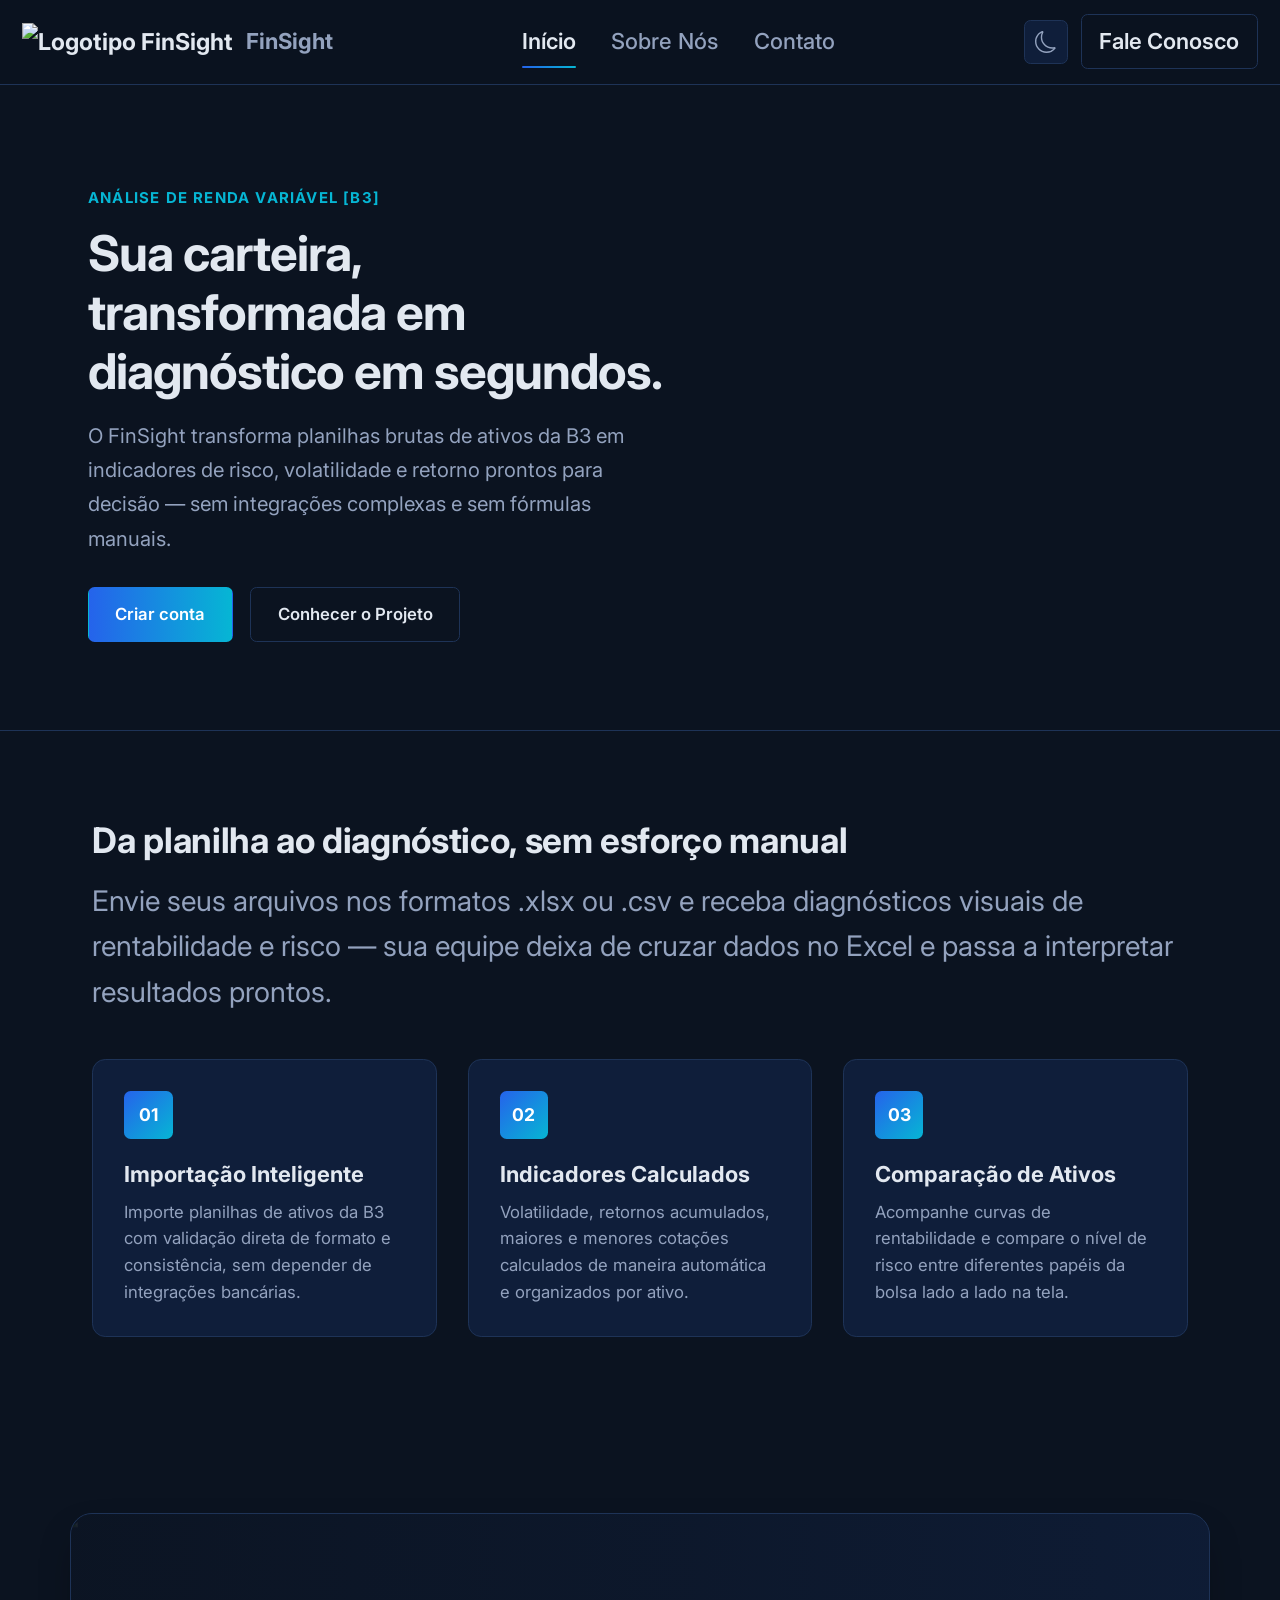
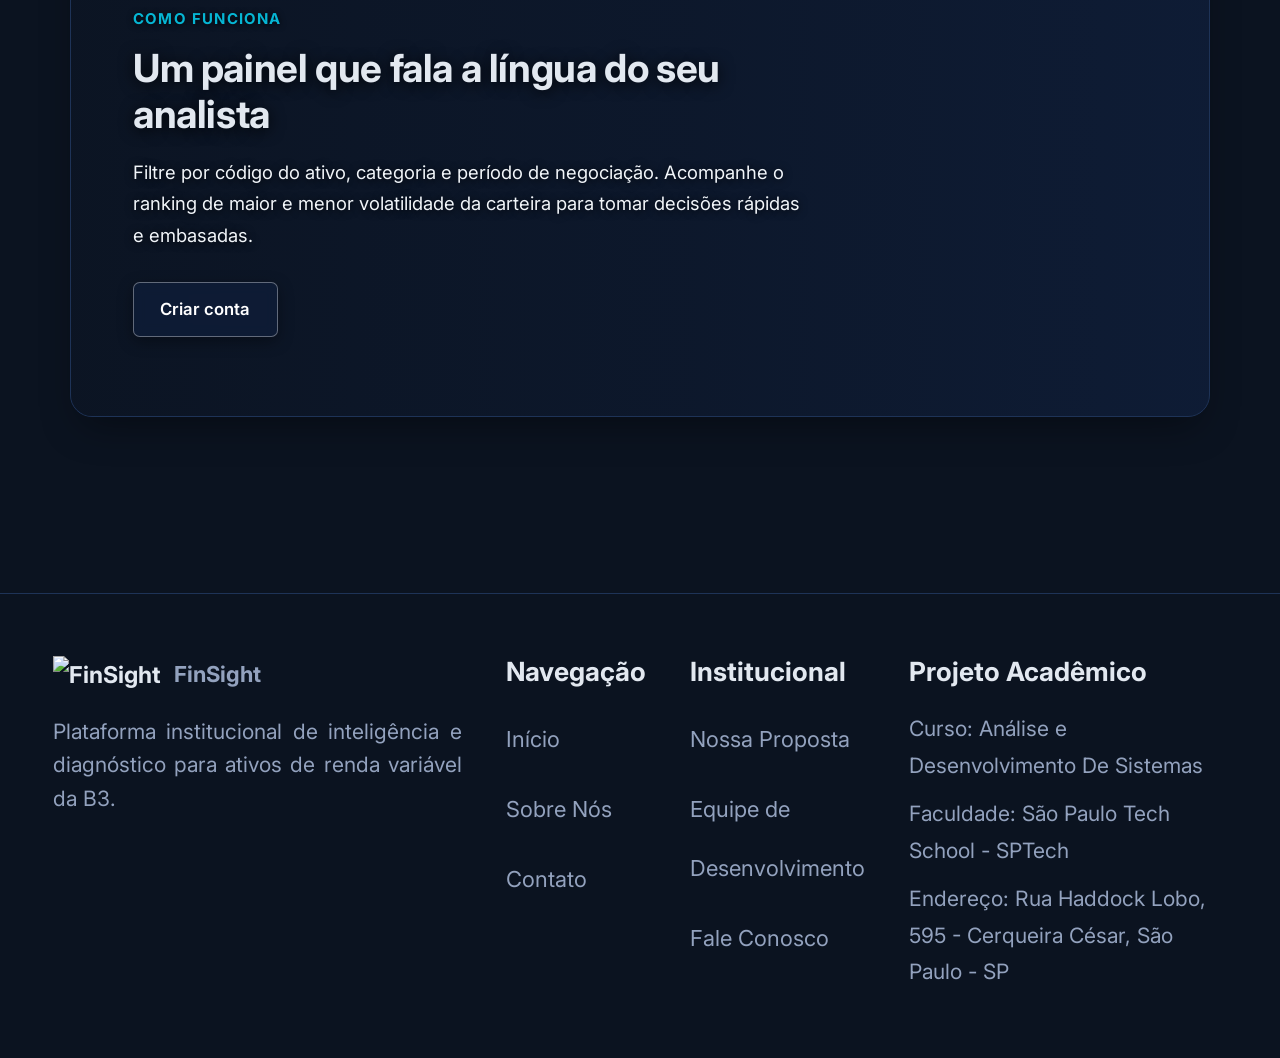
==== public/index.html @ 0722e9bf "corrigindo rotas, src em arquivos e o app.js para executar corretamente" ====
<!DOCTYPE html>
<html lang="pt-BR">

<head>
  <meta charset="UTF-8">
  <title>FinSight | Início</title>
    <link rel="shortcut icon" href="./assets/ico/logo-transparente.png" type="image/x-icon">
  <link rel="stylesheet" href="./css/style-geral.css">
  <link rel="stylesheet" href="./css/inicio.css">
  <script src="./js/tema.js"></script>
</head>

<body>

  <header class="cabecalho">
    <div class="conteiner cabecalho-conteudo">

      <a href="./index.html" class="marca">
        <img src="../assets/ico/logo-transparente.png" alt="Logotipo FinSight">
        <span>FinSight</span>
      </a>

      <nav class="menu-navegacao">
        <a href="./index.html" class="link-navegacao ativo">Início</a>
        <a href="./html/sobre.html" class="link-navegacao">Sobre Nós</a>
        <a href="./html/contato.html" class="link-navegacao">Contato</a>
      </nav>

      <div class="acoes-cabecalho">
        <button type="button" id="btn-tema" class="btn-tema" title="Alternar tema claro/escuro"
          aria-label="Alternar tema claro e escuro">
          <svg class="icone-sol bi bi-sun" xmlns="http://www.w3.org/2000/svg" viewBox="0 0 16 16" fill="currentColor">
            <path
              d="M8 11a3 3 0 1 1 0-6 3 3 0 0 1 0 6m0 1a4 4 0 1 0 0-8 4 4 0 0 0 0 8M8 0a.5.5 0 0 1 .5.5v2a.5.5 0 0 1-1 0v-2A.5.5 0 0 1 8 0m0 13a.5.5 0 0 1 .5.5v2a.5.5 0 0 1-1 0v-2A.5.5 0 0 1 8 13m8-5a.5.5 0 0 1-.5.5h-2a.5.5 0 0 1 0-1h2a.5.5 0 0 1 .5.5M3 8a.5.5 0 0 1-.5.5h-2a.5.5 0 0 1 0-1h2A.5.5 0 0 1 3 8m10.657-5.657a.5.5 0 0 1 0 .707l-1.414 1.415a.5.5 0 1 1-.707-.708l1.414-1.414a.5.5 0 0 1 .707 0m-9.193 9.193a.5.5 0 0 1 0 .707L3.05 13.657a.5.5 0 0 1-.707-.707l1.414-1.414a.5.5 0 0 1 .707 0m9.193 2.121a.5.5 0 0 1-.707 0l-1.414-1.414a.5.5 0 0 1 .707-.707l1.414 1.414a.5.5 0 0 1 0 .707M4.464 4.465a.5.5 0 0 1-.707 0L2.343 3.05a.5.5 0 1 1 .707-.707l1.414 1.414a.5.5 0 0 1 0 .708" />
          </svg>

          <svg class="icone-lua bi bi-moon" xmlns="http://www.w3.org/2000/svg" viewBox="0 0 16 16" fill="currentColor">
            <path
              d="M6 .278a.77.77 0 0 1 .08.858 7.2 7.2 0 0 0-.878 3.46c0 4.021 3.278 7.277 7.318 7.277q.792-.001 1.533-.16a.79.79 0 0 1 .81.316.73.73 0 0 1-.031.893A8.35 8.35 0 0 1 8.344 16C3.734 16 0 12.286 0 7.71 0 4.266 2.114 1.312 5.124.06A.75.75 0 0 1 6 .278M4.858 1.311A7.27 7.27 0 0 0 1.025 7.71c0 4.02 3.279 7.276 7.319 7.276a7.32 7.32 0 0 0 5.205-2.162q-.506.063-1.029.063c-4.61 0-8.343-3.714-8.343-8.29 0-1.167.242-2.278.681-3.286" />
          </svg>
        </button>

        <a href="./html/contato.html" class="btn btn-vazado btn-pequeno">Fale Conosco</a>
      </div>

    </div>
  </header>

  <main>

    <section class="secao secao-destaque">

      <div class="video-fundo-conteiner" aria-hidden="true">
        <video class="video-fundo" autoplay muted loop playsinline preload="auto">
          <source src="../assets/pagina-inicial/video-secao-destaque.mp4" type="video/mp4">
        </video>
        <div class="video-overlay"></div>
      </div>

      <div class="conteiner grade-destaque">

        <div>
          <span class="subtitulo-destaque">Análise de Renda Variável [B3]</span>
          <h1>Sua carteira, transformada em diagnóstico em segundos.</h1>
          <p class="texto-destaque">
            O FinSight transforma planilhas brutas de ativos da B3 em indicadores de risco, volatilidade e retorno
            prontos para decisão — sem integrações complexas e sem fórmulas manuais.
          </p>
          <div class="acoes-destaque">
            <a href="./html/cadastro.html" class="btn btn-primario">Criar conta</a>
            <a href="./html/sobre.html" class="btn btn-vazado">Conhecer o Projeto</a>
          </div>
        </div>

      </div>
    </section>

    <hr class="linha-divisoria">

    <section class="secao">
      <div class="conteiner">

        <div class="cabecalho-secao">
          <h2>Da planilha ao diagnóstico, sem esforço manual</h2>
          <p>
            Envie seus arquivos nos formatos .xlsx ou .csv e receba diagnósticos visuais de rentabilidade e risco — sua
            equipe deixa de cruzar dados no Excel e passa a interpretar resultados prontos.
          </p>
        </div>

        <div class="grade-tres-colunas">

          <div class="cartao">
            <div class="icone-cartao">01</div>
            <h3>Importação Inteligente</h3>
            <p>Importe planilhas de ativos da B3 com validação direta de formato e consistência, sem depender de
              integrações bancárias.</p>
          </div>

          <div class="cartao">
            <div class="icone-cartao">02</div>
            <h3>Indicadores Calculados</h3>
            <p>Volatilidade, retornos acumulados, maiores e menores cotações calculados de maneira automática e
              organizados por ativo.</p>
          </div>

          <div class="cartao">
            <div class="icone-cartao">03</div>
            <h3>Comparação de Ativos</h3>
            <p>Acompanhe curvas de rentabilidade e compare o nível de risco entre diferentes papéis da bolsa lado a lado
              na tela.</p>
          </div>

        </div>

      </div>
    </section>

    <section class="secao">
      <div class="conteiner secao-previa-dashboard">

        <div class="fundo-previa-conteiner" aria-hidden="true">
          <img src="../assets/pagina-inicial/reuniao-inicial.jpg" class="fundo-previa-img">
          <div class="fundo-previa-overlay"></div>
        </div>

        <div class="conteudo-previa-dashboard">
          <span class="subtitulo-destaque">Como Funciona</span>
          <h2>Um painel que fala a língua do seu analista</h2>
          <p>
            Filtre por código do ativo, categoria e período de negociação. Acompanhe o ranking de maior e menor
            volatilidade da carteira para tomar decisões rápidas e embasadas.
          </p>
          <a href="./html/cadastro.html" class="btn btn-vazado">Criar conta</a>
        </div>

      </div>
    </section>

  </main>

  <footer class="rodape">
    <div class="conteiner">

      <div class="grade-rodape">

        <div class="coluna-rodape">
          <div class="marca">
            <img src="../assets/ico/logo-transparente.png" alt="FinSight">
            <span>FinSight</span>
          </div>
          <p>
            Plataforma institucional de inteligência e diagnóstico para ativos de renda variável da B3.
          </p>
        </div>

        <div class="coluna-rodape">
          <h4>Navegação</h4>
          <ul>
            <li><a href="./index.html">Início</a></li>
            <li><a href="./html/sobre.html">Sobre Nós</a></li>
            <li><a href="./html/contato.html">Contato</a></li>
          </ul>
        </div>

        <div class="coluna-rodape">
          <h4>Institucional</h4>
          <ul>
            <li><a href="./html/sobre.html">Nossa Proposta</a></li>
            <li><a href="./html/sobre.html">Equipe de Desenvolvimento</a></li>
            <li><a href="./html/contato.html">Fale Conosco</a></li>
          </ul>
        </div>

        <div class="coluna-rodape">
          <h4>Projeto Acadêmico</h4>
          <ul>
            <li><span>Curso: Análise e Desenvolvimento De Sistemas</span></li>
            <li><span>Faculdade: São Paulo Tech School - SPTech</span></li>
            <li><span>Endereço: Rua Haddock Lobo, 595 - Cerqueira César, São Paulo - SP </span></li>
          </ul>
        </div>

      </div>

    </div>
  </footer>

</body>

</html>
---- public/css/style-geral.css ----
@import url('https://fonts.googleapis.com/css2?family=Inter:wght@400;500;600;700&display=swap');

/* TEMAS (CORES) */

:root,
[data-tema="escuro"] {
  /* fundos e superfícies */
  --fundo-principal: #0B1320;
  --fundo-cartao: #0F1E3A;
  --fundo-campo: #132646;
  --fundo-cabecalho: rgba(11, 19, 32, 0.92);

  --cor-borda: #1E3357;

  --cor-primaria: #2563EB;
  --cor-secundaria: #06B6D4;
  --cor-sucesso: #10B981;
  --cor-perigo: #EF4444;
  --cor-alerta: #F59E0B;

  --texto-principal: #E2E8F0;
  --texto-secundario: #93A2BE;
  --texto-suave: #5E6E8C;
}

[data-tema="claro"] {
  --fundo-principal: #F4F6FB;
  --fundo-cartao: #FFFFFF;
  --fundo-campo: #EEF2FA;
  --fundo-cabecalho: rgba(244, 246, 251, 0.92);

  --cor-borda: #DDE3F0;

  --cor-primaria: #2563EB;
  --cor-secundaria: #0891B2;
  --cor-sucesso: #059669;
  --cor-perigo: #DC2626;
  --cor-alerta: #B45309;

  --texto-principal: #101828;
  --texto-secundario: #475569;
  --texto-suave: #8291AC;
}

:root {
  --fonte-principal: 'Segoe UI', system-ui, -apple-system, sans-serif;

  --arredondamento-pequeno: 0.375rem;
  --arredondamento-medio: 0.75rem;
  --arredondamento-grande: 1.25rem;
  --transicao-suave: all 0.25s ease;
}


/* RESET E BASE */

* {
  box-sizing: border-box;
  margin: 0;
  padding: 0;
  font-size: 1.1em;
}

body {
  background-color: var(--fundo-principal);
  color: var(--texto-principal);
  font-family: 'Inter', var(--fonte-principal);
  font-size: 1rem;
  line-height: 1.6;
  transition: var(--transicao-suave);
}

a {
  color: inherit;
  text-decoration: none;
  transition: var(--transicao-suave);
}

img {
  display: block;
  max-width: 100%;
}


/* ESTRUTURA / CONTAINERS */

.conteiner {
  width: 100%;
  margin: 0 auto;
  padding: 0 1.25rem;
}

.secao {
  padding: 5rem 4rem;
}

.linha-divisoria {
  border: 0;
  height: 0.0625rem;
  background-color: var(--cor-borda);
  margin: 0;
}


/* TIPOGRAFIA GERAL */
h1,
h2,
h3,
h4 {
  color: var(--texto-principal);
  font-weight: 700;
  line-height: 1.2;
  margin-bottom: 1rem;
}

h1 {
  font-size: 2.8rem;
  letter-spacing: -0.02em;
}

h2 {
  font-size: 2rem;
  letter-spacing: -0.01em;
}

h3 {
  font-size: 1.25rem;
}

h4 {
  font-size: 1rem;
}

p {
  color: var(--texto-secundario);
  margin-bottom: 1rem;
}

.subtitulo-destaque {
  display: inline-block;
  color: var(--cor-secundaria);
  font-size: 0.85rem;
  font-weight: 700;
  text-transform: uppercase;
  letter-spacing: 0.08em;
  margin-bottom: 0.75rem;
}

.cabecalho-secao {
  margin-bottom: 2.5rem;
}

.cabecalho-secao.centralizado {
  margin-left: auto;
  margin-right: auto;
  text-align: center;
}


/* BOTÕES */
.btn {
  display: inline-flex;
  align-items: center;
  justify-content: center;
  gap: 0.5rem;
  padding: 0.75rem 1.5rem;
  font-size: 0.95rem;
  font-weight: 600;
  border-radius: var(--arredondamento-pequeno);
  border: 0.0625rem solid transparent;
  cursor: pointer;
  transition: transform 0.15s ease, opacity 0.2s ease, background 0.2s ease, border-color 0.2s ease;
}

.btn:active {
  transform: translateY(0.0625rem);
}

.btn-primario {
  background: linear-gradient(90deg, var(--cor-primaria), var(--cor-secundaria));
  color: #ffffff;
}

.btn-primario:hover {
  opacity: 0.92;
}

.btn-vazado {
  background-color: transparent;
  border-color: var(--cor-borda);
  color: var(--texto-principal);
}

.btn-vazado:hover {
  border-color: var(--cor-secundaria);
  color: var(--cor-secundaria);
}

.btn-pequeno {
  padding: 0.5rem 1rem;
  font-size: 1.25rem;
}

.btn-bloco {
  width: 100%;
}

.btn-tema {
  width: 2.5rem;
  height: 2.5rem;
  border-radius: var(--arredondamento-pequeno);
  border: 0.0625rem solid var(--cor-borda);
  background-color: var(--fundo-cartao);
  color: var(--texto-secundario);
  display: inline-flex;
  align-items: center;
  justify-content: center;
  cursor: pointer;
  transition: var(--transicao-suave);
}

.btn-tema:hover {
  border-color: var(--cor-secundaria);
  color: var(--cor-secundaria);
}

.btn-tema svg {
  width: 1.25rem;
  height: 1.25rem;
}

.icone-sol {
  display: none;
}

.icone-lua {
  display: block;
}

[data-tema="claro"] .icone-sol {
  display: block;
}

[data-tema="claro"] .icone-lua {
  display: none;
}


/* CABEÇALHO (menu fixo no topo) */
.cabecalho {
  position: sticky;
  top: 0;
  z-index: 100;
  background-color: var(--fundo-cabecalho);
  border-bottom: 0.0625rem solid var(--cor-borda);
  backdrop-filter: blur(0.5rem);
}

.cabecalho-conteudo {
  display: flex;
  align-items: center;
  justify-content: space-between;
  height: 4.75rem;
}

.marca {
  display: flex;
  align-items: center;
  gap: 0.75rem;
  font-weight: 700;
  font-size: 1.2rem;
  color: var(--texto-principal);
}

.marca img {
  height: 2.125rem;
  width: auto;
}

.menu-navegacao {
  display: flex;
  align-items: center;
  gap: 2rem;
}

.link-navegacao {
  font-size: 1.25rem;
  font-weight: 500;
  color: var(--texto-secundario);
  padding: 0.375rem 0;
  position: relative;
}

.link-navegacao:hover {
  color: var(--texto-principal);
}

.link-navegacao.ativo {
  color: var(--texto-principal);
  font-weight: 600;
}

.link-navegacao.ativo::after {
  content: '';
  position: absolute;
  left: 0;
  right: 0;
  bottom: -0.125rem;
  height: 0.125rem;
  background: linear-gradient(90deg, var(--cor-primaria), var(--cor-secundaria));
  border-radius: 0.125rem;
}

.acoes-cabecalho {
  display: flex;
  align-items: center;
  gap: 0.75rem;
}

/* RODAPÉ */
.rodape {
  border-top: 0.0625rem solid var(--cor-borda);
  padding: 3.5rem 1.75rem;
  margin-top: 5rem;
  background-color: var(--fundo-principal);
}

.rodape {
  font-size: 1.3rem;
}

.grade-rodape {
  display: flex;
  justify-content: space-around;
  align-items: flex-start;
  gap: 2.5rem;
}

.coluna-rodape h4 {
  margin-bottom: 1rem;
  font-size: 1.5rem;
  color: var(--texto-principal);
}

.coluna-rodape ul {
  list-style: none;
}

.coluna-rodape li {
  margin-bottom: 0.625rem;
}

.coluna-rodape a,
span {
  color: var(--texto-secundario);
  font-size: 1.25rem;
}

.coluna-rodape:nth-child(4) ul li  {
  line-height: 1;
}

.coluna-rodape:nth-child(4) ul li span {
  font-size: 1.2rem;
}

.coluna-rodape:nth-child(1) p {
  font-size: 1.2rem;
  margin-top: 1.2rem;
  text-align: justify;
}

.coluna-rodape a:hover {
  color: var(--cor-secundaria);
}

.rodape-inferior {
  border-top: 0.0625rem solid var(--cor-borda);
  padding-top: 1.5rem;
  display: flex;
  justify-content: space-between;
  align-items: center;
  font-size: 1.5rem;
  color: var(--texto-suave);
}
---- public/css/inicio.css ----
/* HERO (seção de destaque com vídeo de fundo) */
.secao-destaque {
  position: relative;
  overflow: hidden;
  padding: 5rem 3.75rem;
}

.video-fundo-conteiner {
  position: absolute;
  top: 0;
  left: 0;
  width: 100%;
  height: 100%;
  overflow: hidden;
  z-index: 0;
  pointer-events: none;
}

.video-fundo {
  width: 100%;
  height: 100%;
  object-fit: cover;
  filter: brightness(0.8) contrast(1.05) saturate(1.05);
}

.video-overlay {
  position: absolute;
  inset: 0;
  background: linear-gradient(90deg,
      rgba(11, 19, 32, 0.78) 0%,
      rgba(11, 19, 32, 0.5) 60%,
      rgba(11, 19, 32, 0.15) 100%);
}

.secao-destaque .conteiner {
  position: relative;
  z-index: 2;
}

[data-tema="claro"] .video-fundo {
  filter: brightness(0.9) contrast(1.02);
}

[data-tema="claro"] .video-overlay {
  background: linear-gradient(90deg,
      rgba(244, 246, 251, 0.82) 0%,
      rgba(244, 246, 251, 0.5) 45%,
      rgba(244, 246, 251, 0.2) 100%);
}

[data-tema="claro"] .secao-destaque h1 {
  text-shadow: none;
}

[data-tema="claro"] .secao-destaque .texto-destaque {
  color: var(--texto-secundario);
  text-shadow: none;
}

.grade-destaque {
  display: grid;
  grid-template-columns: 1.1fr 0.9fr;
  gap: 3.125rem;
  align-items: center;
}

.texto-destaque {
  font-size: 1.15rem;
  line-height: 1.7;
  margin-bottom: 1.75rem;
}

.acoes-destaque {
  display: flex;
  gap: 1rem;
}

/* CARDS "COMO FUNCIONA" (grade de 3 colunas) */

.grade-tres-colunas {
  display: grid;
  grid-template-columns: repeat(3, 1fr);
  gap: 1.75rem;
}

.cartao {
  background-color: var(--fundo-cartao);
  border: 0.0625rem solid var(--cor-borda);
  border-radius: var(--arredondamento-medio);
  padding: 1.75rem;
  transition: var(--transicao-suave);
}

.cartao:hover {
  border-color: var(--cor-secundaria);
  transform: translateY(-0.125rem);
}

.icone-cartao {
  width: 2.75rem;
  height: 2.75rem;
  border-radius: var(--arredondamento-pequeno);
  background: linear-gradient(135deg, var(--cor-primaria), var(--cor-secundaria));
  color: #ffffff;
  display: flex;
  align-items: center;
  justify-content: center;
  font-weight: 700;
  font-size: 1rem;
  margin-bottom: 1.25rem;
}

.cartao h3 {
  margin-bottom: 0.625rem;
}

.cartao p {
  font-size: 0.95rem;
  margin-bottom: 0;
}

/* PRÉVIA DO DASHBOARD (bloco com foto de fundo) */

.secao-previa-dashboard {
  position: relative;
  overflow: hidden;
  border-radius: var(--arredondamento-grande);
  border: 0.0625rem solid var(--cor-borda);
  padding: 4.5rem 3.5rem;
  box-shadow: 0 1rem 2.25rem -0.625rem rgba(0, 0, 0, 0.4);
  background-color: var(--fundo-cartao);
}

.fundo-previa-conteiner {
  position: absolute;
  top: 0;
  left: 0;
  width: 100%;
  height: 100%;
  overflow: hidden;
  z-index: 0;
  pointer-events: none;
}

.fundo-previa-img {
  width: 100%;
  height: 100%;
  object-fit: cover;
  object-position: center 35%;
  filter: brightness(0.78) contrast(1.05) saturate(1.05);
  transform: scale(1.02);
}

.fundo-previa-overlay {
  position: absolute;
  inset: 0;
  background: linear-gradient(90deg,
      rgba(11, 19, 32, 0.88) 0%,
      rgba(11, 19, 32, 0.58) 50%,
      rgba(11, 19, 32, 0.2) 100%);
}

.conteudo-previa-dashboard {
  position: relative;
  z-index: 2;
  max-width: 38.75rem;
}

.conteudo-previa-dashboard h2 {
  font-size: 2.2rem;
  margin-bottom: 1.1rem;
  text-shadow: 0 0.125rem 0.875rem rgba(0, 0, 0, 0.85);
}

.conteudo-previa-dashboard p {
  color: #F1F5F9;
  font-size: 1.05rem;
  line-height: 1.7;
  margin-bottom: 1.75rem;
  text-shadow: 0 0.0625rem 0.5rem rgba(0, 0, 0, 0.85);
}

.conteudo-previa-dashboard .subtitulo-destaque {
  text-shadow: 0 0.0625rem 0.375rem rgba(0, 0, 0, 0.9);
}

.conteudo-previa-dashboard .btn-vazado,
.conteudo-previa-dashboard .botao-vazado {
  background-color: rgba(15, 30, 58, 0.75);
  backdrop-filter: blur(0.375rem);
  border-color: rgba(255, 255, 255, 0.35);
  color: #ffffff;
  box-shadow: 0 0.25rem 0.875rem rgba(0, 0, 0, 0.35);
}

.conteudo-previa-dashboard .btn-vazado:hover,
.conteudo-previa-dashboard .botao-vazado:hover {
  background-color: rgba(6, 182, 212, 0.22);
  border-color: var(--cor-secundaria);
  color: var(--cor-secundaria);
}

[data-tema="claro"] .fundo-previa-img {
  filter: brightness(0.9) contrast(1.02);
}

[data-tema="claro"] .fundo-previa-overlay {
  background: linear-gradient(90deg,
      rgba(244, 246, 251, 0.9) 0%,
      rgba(244, 246, 251, 0.6) 50%,
      rgba(244, 246, 251, 0.2) 100%);
}

[data-tema="claro"] .conteudo-previa-dashboard h2 {
  text-shadow: none;
}

[data-tema="claro"] .conteudo-previa-dashboard p {
  color: var(--texto-secundario);
  text-shadow: none;
}
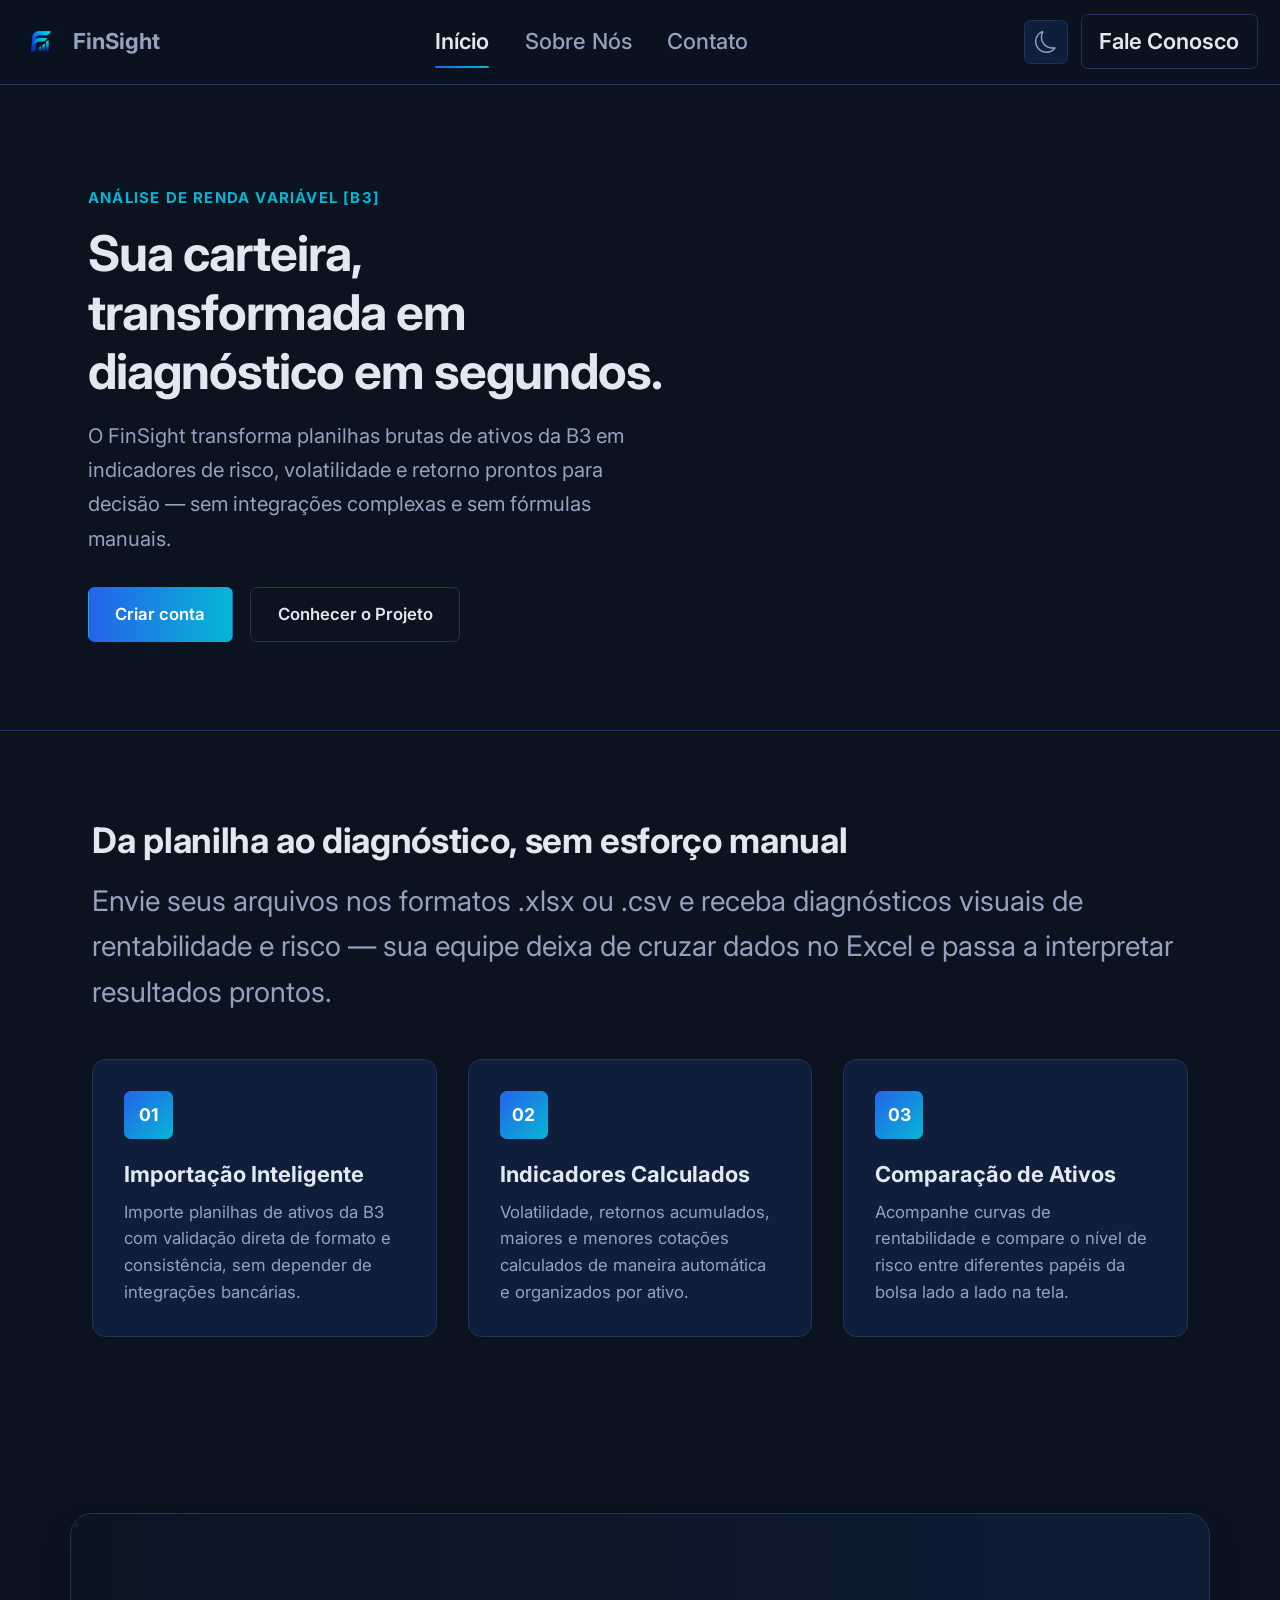
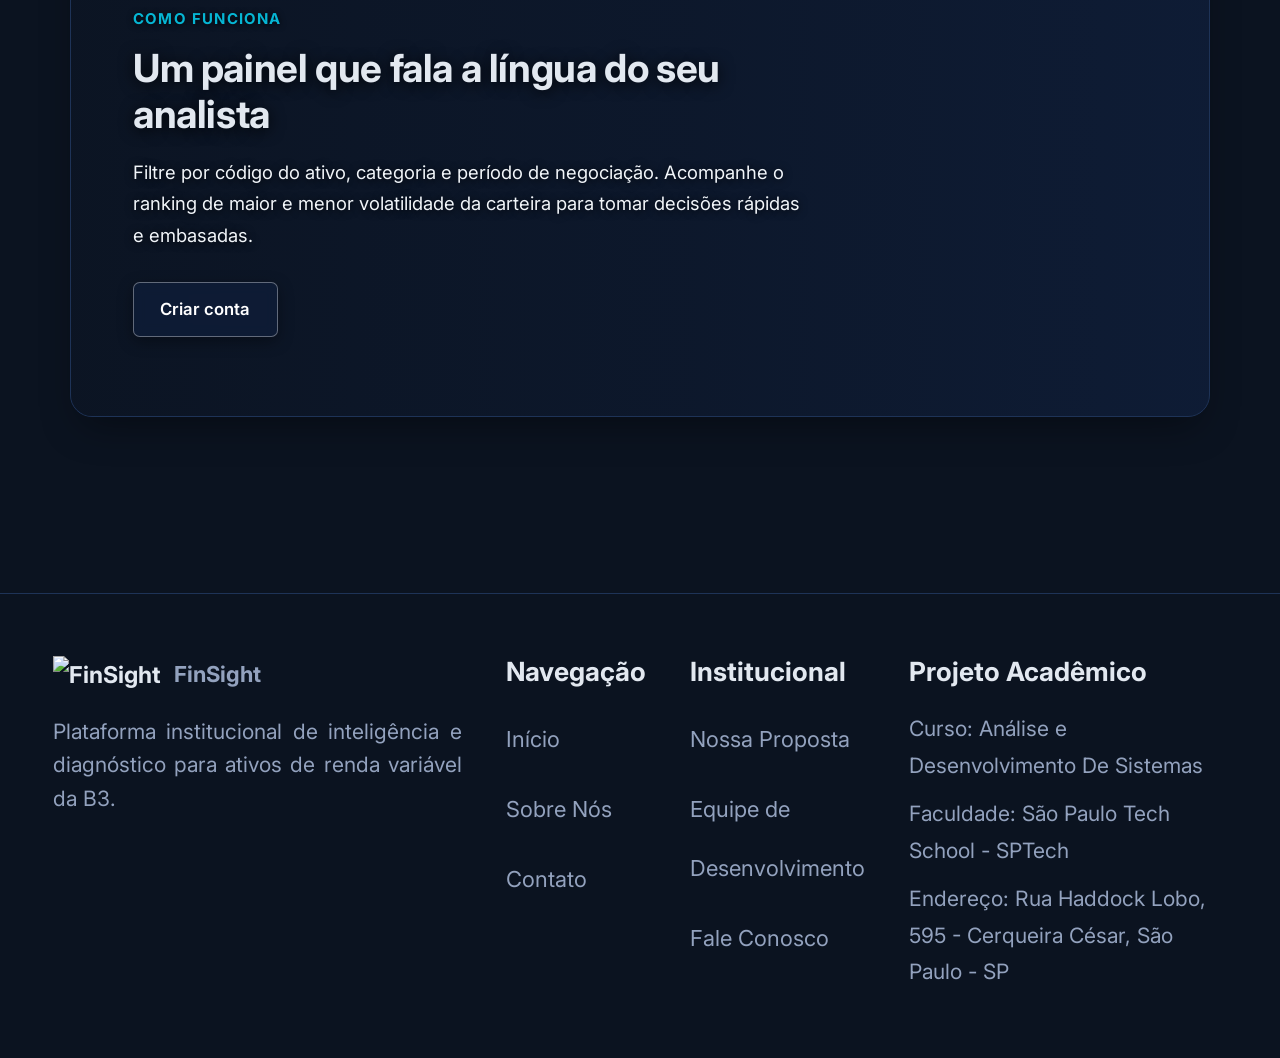
==== commit 20b1bf67: "corrigindo href" ====
--- a/public/index.html
+++ b/public/index.html
@@ -16,7 +16,7 @@
     <div class="conteiner cabecalho-conteudo">
 
       <a href="./index.html" class="marca">
-        <img src="../assets/ico/logo-transparente.png" alt="Logotipo FinSight">
+        <img src="./assets/ico/logo-transparente.png" alt="Logotipo FinSight">
         <span>FinSight</span>
       </a>
 
@@ -52,7 +52,7 @@
 
       <div class="video-fundo-conteiner" aria-hidden="true">
         <video class="video-fundo" autoplay muted loop playsinline preload="auto">
-          <source src="../assets/pagina-inicial/video-secao-destaque.mp4" type="video/mp4">
+          <source src="./assets/pagina-inicial/video-secao-destaque.mp4" type="video/mp4">
         </video>
         <div class="video-overlay"></div>
       </div>
